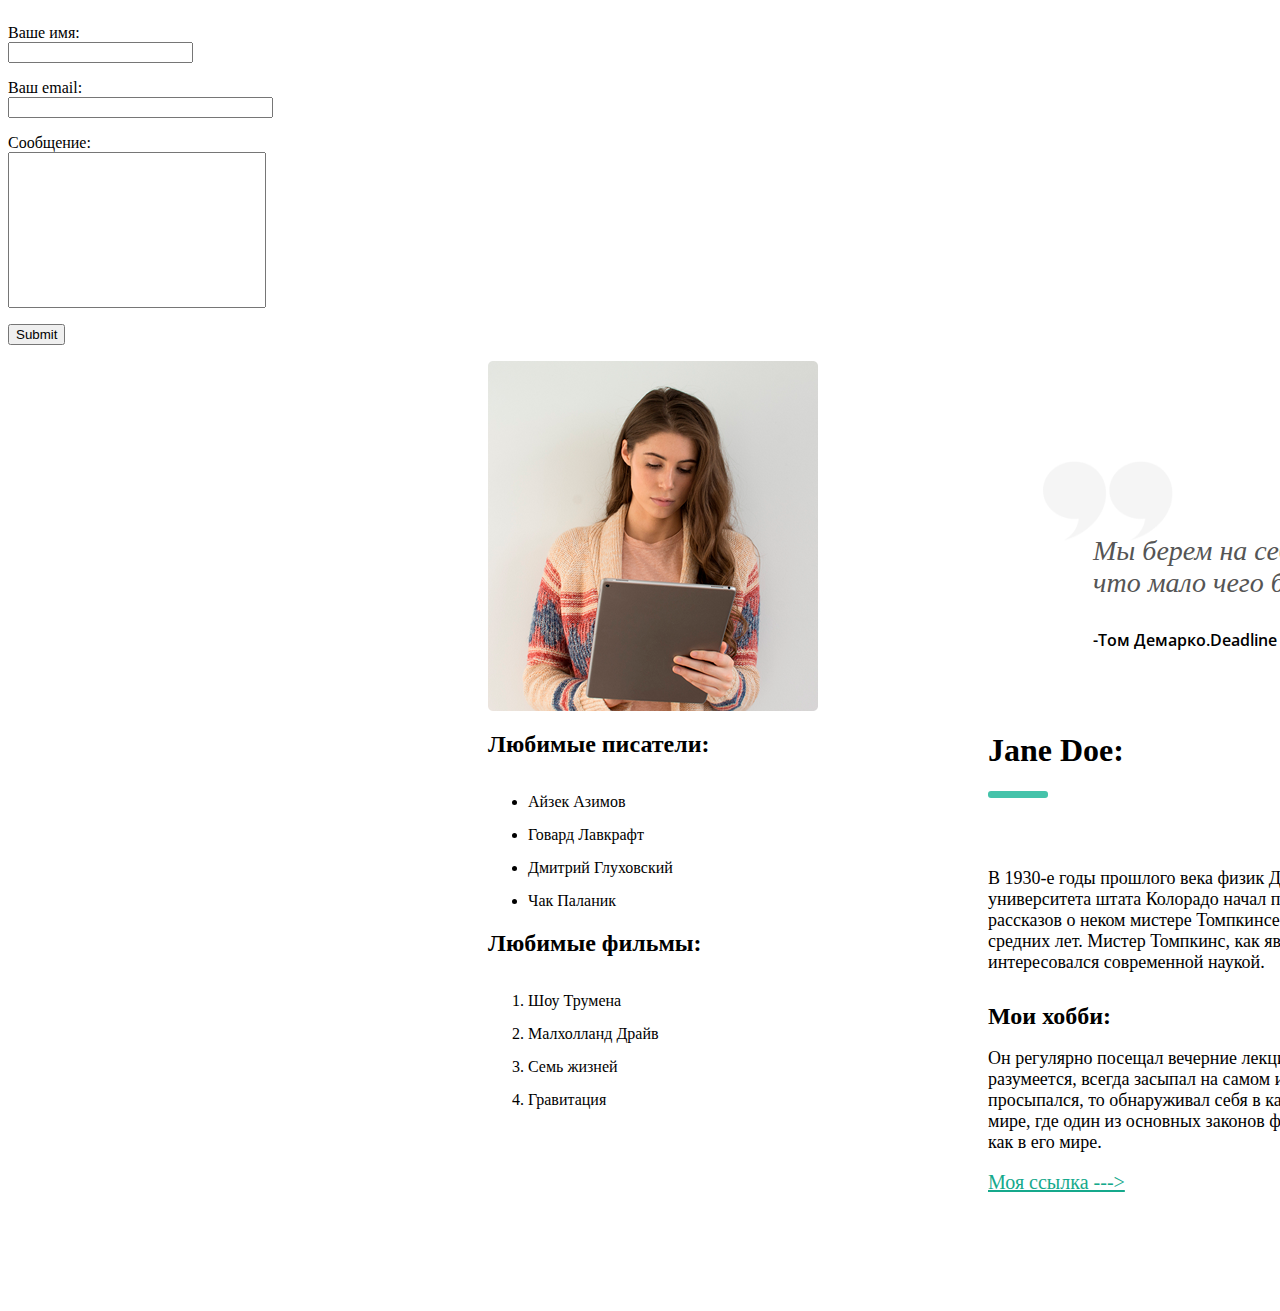
==== lw6/index.html @ 51eec83b "lw 6 files" ====
<!DOCTYPE HTML>
<html lang="ru">
<head>
  <meta charset="UTF-8">
  <title>Page about my life</title>
  <link href="https://fonts.googleapis.com/css2?family=Open+Sans:wght@400;600;700&display=swap" rel="stylesheet">
  <link rel="stylesheet" href="style.css">
  
</head>
<body>
    <form id="forms" action="http://localhost:8080/main.php" method="post" name="registerform">
       <p><label>Ваше имя:<br>
       <input name="u_name"="20" type="text" value=""></label></p> 
       <p><label>Ваш email:<br>
       <input name="u_email" size="30" type="email"></label></p>
       <p><label>Сообщение:<br>
       <input id="message" name="u_message" size="40" type="message"></label></p>
        <p><input type="submit" /></p>
        </form>
  <div class="container"> 
    <div id="high">
      <img id="photo" src="my_photo.png" alt="photo">
      <div id="quote">
        <img src="quotes.png" alt="quotes">
        <p>Мы берем на себя много, потому<br>что мало чего боимся</p>
        <h3>-Том Демарко.Deadline</h3>
      </div>
    </div>
    <div id="down">
        <div id="targets">
        <div id="first_ul">
        <h2>Любимые писатели:</h2>
        <ul>
          <li>Айзек Азимов</li>
          <li>Говард Лавкрафт</li>
          <li>Дмитрий Глуховский</li>
          <li>Чак Паланик</li>
        </ul>
      </div>
      <div id="second_ul"> 
        <h2>Любимые фильмы:</h2>
        <ol>
          <li>Шоу Трумена</li>
          <li>Малхолланд Драйв</li>
          <li>Семь жизней</li>
          <li>Гравитация</li>
        </ol>
        </div>
        </div>
    <div id="main">
        <h1> Jane Doe: </h1>
        <hr>
      <div id="main_first">
        <p>В 1930-е годы прошлого века физик Джордж Гамоу из университета штата Колорадо начал публиковать мини-сериал рассказов о неком мистере Томпкинсе, банковском клерке средних лет. Мистер Томпкинс, как явствовало из этих историй, интересовался современной наукой. </p>  
      </div>
      <h2>Мои хобби:</h2>
      <div id="main_second">
        <p>Он регулярно посещал вечерние лекции местного профессора и, разумеется, всегда засыпал на самом интересном месте.
А когда просыпался, то обнаруживал себя в каком-нибудь параллельном мире, где один из основных законов физики действовал не так, как в его мире. </p>
      </div>
      <a href="https://vk.com/id154016623">Моя ссылка ---></a>
        </div>
      </div>
  </div>
</body>
</html>
---- lw6/style.css ----
body, html
{
    height: 100%;
    width: 100%;
    padding: 0;
    margin: ;
}

.container
{
    width: 987px;
    display: table;
    padding-left: 480px;
    margin-top: 50px;
    
}

#forms
{
    width: 200px;
    float: left;
}

#message
{
    height: 150px;
    width: 250px;
}

#photo
{
    float: left;
    height: 350px;
    width: 330px;
}

#targets
{
    float: left;
}

#main
{
    float: right;
    width: 500px;
}
#high
{
    width: auto;
    height: 350px;
}



#down
{
    width: 1000px;
    height: 600px;;
}

#left
{ 
    padding-left: 500px;
    padding-top: 0px;
}

#right
{
    width: 65%;
    height: auto;
    padding-left: 60px;

}

#left, #right
{
    display: table-cell;
}

#left h2
{
    color: #15a98c;
    margin-top: 50px;
}

#first_ul li
{
    padding-top: 15px;
}

#second_ul li
{
    padding-top: 15px;
}

#quote 
{
    margin: 0;
    float: right;
    padding-top: 100px;
    
}

#quote p
{
   font-family: 'Georgia';
   color: #555555;
   font-size: 28px;
    font-style: italic;
    font-weight: 400;
    margin: 0;
    padding: 0;
    padding-left: 50px;
    margin-top: -10px;
    
}

#quote h3
{
   font-family: 'Open Sans';
    font-weight: 600;
    color: #000;
    font-size: 16px;
    margin: 0;
    padding: 0;
    padding-left: 50px;
    margin-top: 30px;
   
}

#quote img
{
    width: 130px ;
    height: 80px;
    padding: 0;
    margin: 0;
}

#right h1
{
    margin: 0;
    padding: 0;
    margin-top: 150px;
    margin-left: 40px;
    margin-bottom: -20px;
}


#main_first
{
    margin-top: 40px;
    font-size: 18px;
}

#main_first p
{
    padding-top: 30px;
}

#main_second
{
    font-size: 18px;
}

#main hr
{
    width: 60px;
    height: 7px;
    border: 0;
    background-color: #45c3aa;
    border-radius: 3px;
    margin: 0;
    padding: 0;
}

#main h1 
{
    
}

#main h2
{
    margin:0;
    padding:0;
    margin-top: 30px;
}

#down a
{
    color: #15a98c;
    font-size: 20px;
}
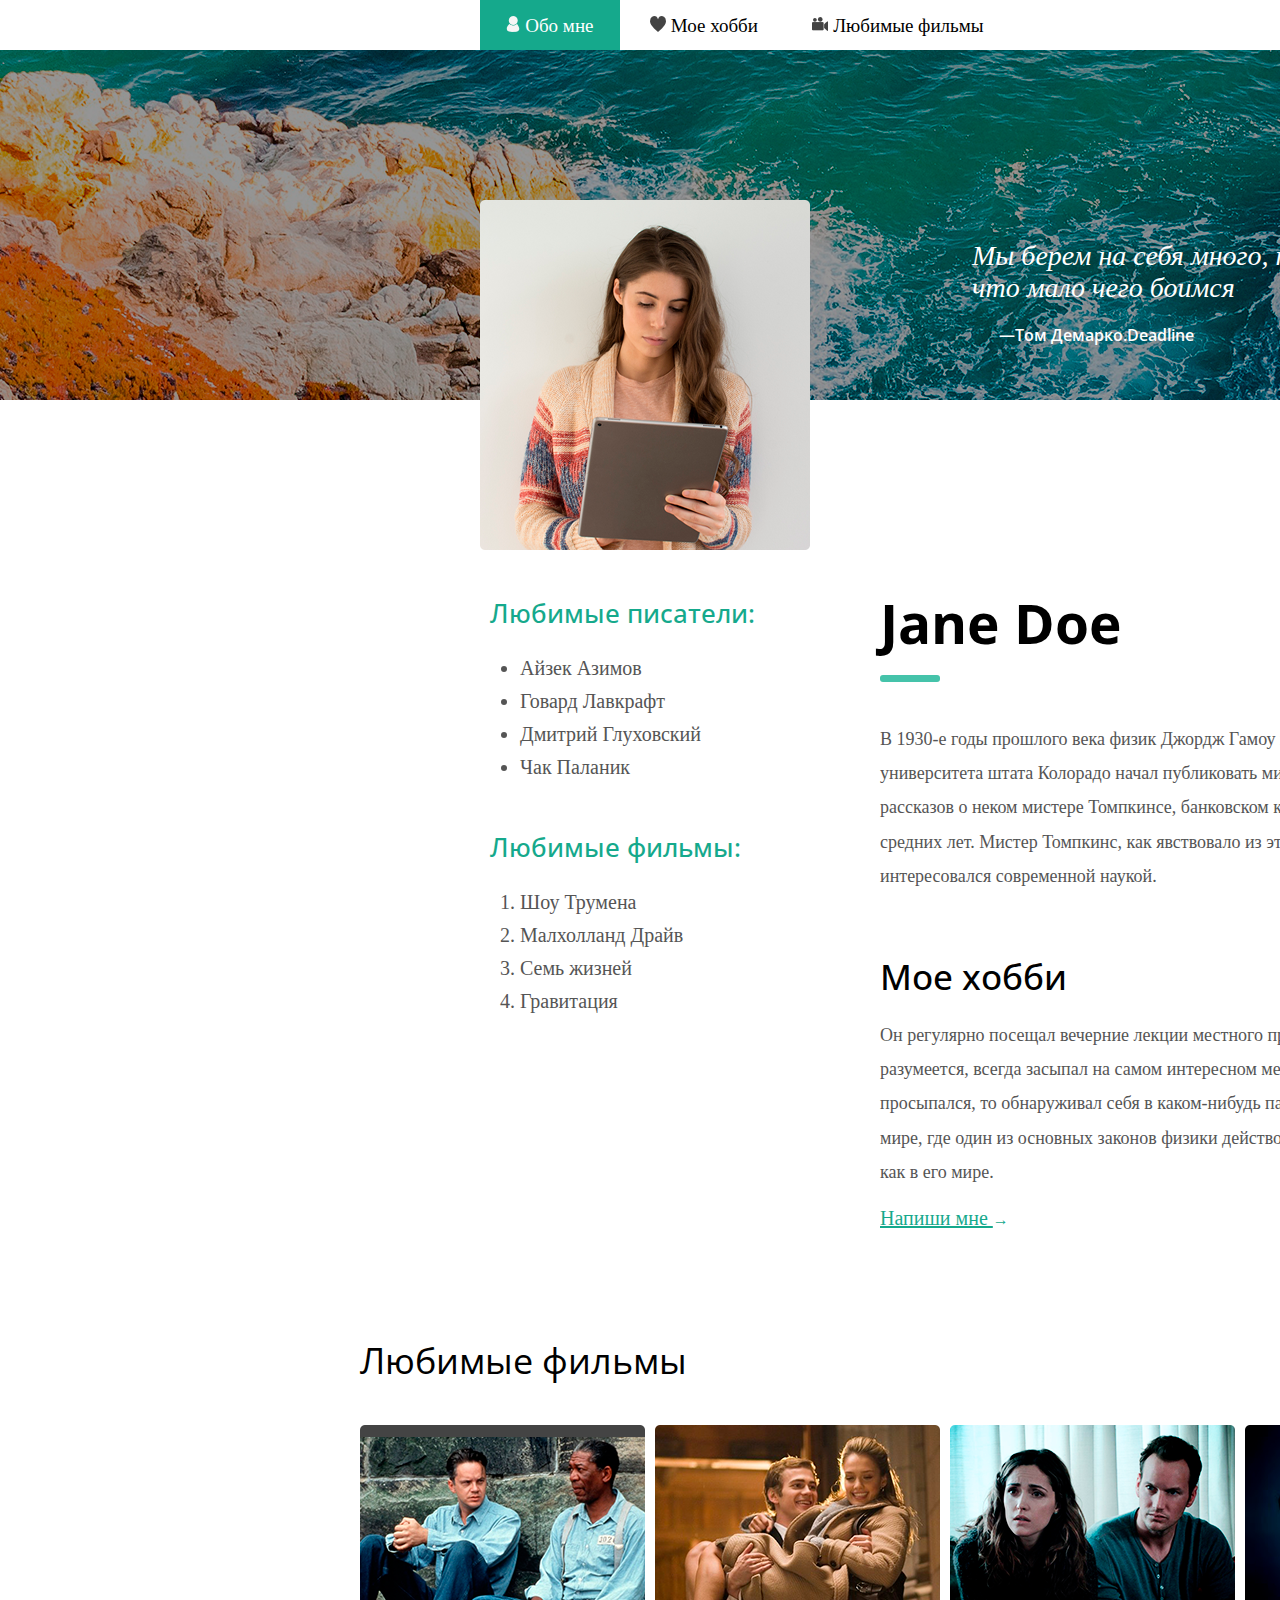
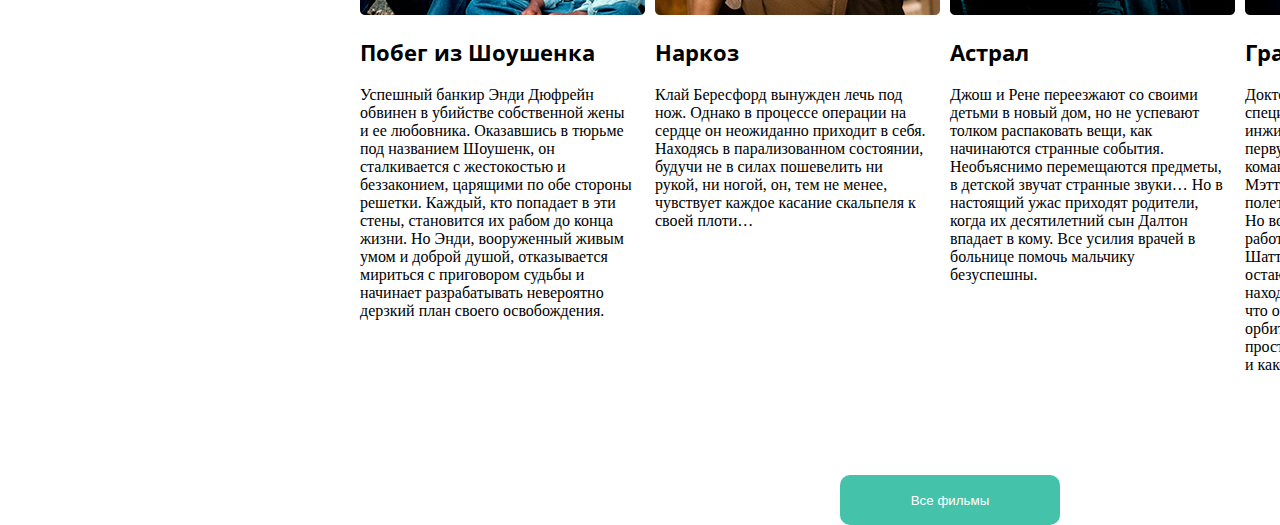
==== commit 8e15769b: "Add files via upload" ====
--- a/lw6/index.html
+++ b/lw6/index.html
@@ -4,63 +4,115 @@
   <meta charset="UTF-8">
   <title>Page about my life</title>
   <link href="https://fonts.googleapis.com/css2?family=Open+Sans:wght@400;600;700&display=swap" rel="stylesheet">
-  <link rel="stylesheet" href="style.css">
-  
+  <link rel="stylesheet" href="css/style.css"> 
+  <link rel="stylesheet" href="css/menu_style.css">
+  <link rel="stylesheet" href="css/films_table_style.css">
 </head>
 <body>
-    <form id="forms" action="http://localhost:8080/main.php" method="post" name="registerform">
-       <p><label>Ваше имя:<br>
-       <input name="u_name"="20" type="text" value=""></label></p> 
-       <p><label>Ваш email:<br>
-       <input name="u_email" size="30" type="email"></label></p>
-       <p><label>Сообщение:<br>
-       <input id="message" name="u_message" size="40" type="message"></label></p>
-        <p><input type="submit" /></p>
-        </form>
-  <div class="container"> 
-    <div id="high">
-      <img id="photo" src="my_photo.png" alt="photo">
-      <div id="quote">
-        <img src="quotes.png" alt="quotes">
-        <p>Мы берем на себя много, потому<br>что мало чего боимся</p>
-        <h3>-Том Демарко.Deadline</h3>
+  <div class="header">
+    <nav class="Navigation">
+      <ul class="menu">
+        <li>   
+          <div class="menu_first">
+            <a class="menu_first_element" href="#about_me">
+              <img src="images/header_icons/about_me_icon.png"> Обо мне
+            </a>
+          </div>
+        </li>
+        <li>  
+          <a class="menu_second_element" href="#my_hobby"><img src="images/header_icons/hobby_icon.png"> Мое хобби</a>
+        </li>
+        <li>  
+          <a class="menu_third_element" href="#my_favourite_films"><img src="images/header_icons/video_icon.png"> Любимые фильмы</a>
+        </li>
+      </ul>
+  </nav>
+  </div>
+  <div class="background">
+    <div class="container">
+      <div class="high">
+        <a name="about_me"></a>
+        <img class="photo" src="images/my_photo.png" alt="photo">
+        <div class="quote">
+          <p>Мы берем на себя много, потому<br>что мало чего боимся</p>
+          <p class="author">&mdash;Том Демарко.Deadline</p>
+        </div>
+      </div>
+      <div class="down">
+        <div class="main">
+          <h1 class="main_topic"> Jane Doe </h1>
+          <hr>
+          <div class="main_first">
+            <p>
+              В 1930-е годы прошлого века физик Джордж Гамоу из университета штата Колорадо начал публиковать мини-сериал рассказов о неком мистере Томпкинсе, банковском клерке средних лет. Мистер Томпкинс, как явствовало из этих историй, интересовался современной наукой. 
+            </p>  
+          </div>
+          <a name="my_hobby"></a>
+          <h2 class="second_topic">Мое хобби</h2>
+          <div class="main_second">
+            <p>
+              Он регулярно посещал вечерние лекции местного профессора и, разумеется, всегда засыпал на самом интересном месте.А когда просыпался, то обнаруживал себя в каком-нибудь параллельном мире, где один из основных законов физики действовал не так, как в его мире. 
+            </p>
+          </div>
+          <p class="pointer"><a href="https://vk.com/id154016623">Напиши мне </a><span>&rarr;</span></p>
+        </div>
+        <div class="targets">
+          <div class="first_ul">
+            <h2 class="h2_targets">Любимые писатели:</h2>
+            <ul>
+              <li>Айзек Азимов</li>
+              <li>Говард Лавкрафт</li>
+              <li>Дмитрий Глуховский</li>
+              <li>Чак Паланик</li>
+            </ul>
+          </div>
+          <div class="second_ul"> 
+            <h2 class="h2_targets">Любимые фильмы:</h2>
+            <ol>
+              <li>Шоу Трумена</li>
+              <li>Малхолланд Драйв</li>
+              <li>Семь жизней</li>
+              <li>Гравитация</li>
+            </ol>
+          </div>
+        </div>
       </div>
     </div>
-    <div id="down">
-        <div id="targets">
-        <div id="first_ul">
-        <h2>Любимые писатели:</h2>
-        <ul>
-          <li>Айзек Азимов</li>
-          <li>Говард Лавкрафт</li>
-          <li>Дмитрий Глуховский</li>
-          <li>Чак Паланик</li>
-        </ul>
-      </div>
-      <div id="second_ul"> 
-        <h2>Любимые фильмы:</h2>
-        <ol>
-          <li>Шоу Трумена</li>
-          <li>Малхолланд Драйв</li>
-          <li>Семь жизней</li>
-          <li>Гравитация</li>
-        </ol>
+    <div class="favourite_films_table">
+      <a name="my_favourite_films"></a>
+      <p class="films_header">Любимые фильмы</p>
+      <div class="films">
+        <div class="first_film">
+          <img class="first_movie_photo" src="images/films_photos/movie_one.png" alt="movie_photo_first">
+          <h2>Побег из Шоушенка</h2>
+          <p>
+            Успешный банкир Энди Дюфрейн обвинен в убийстве собственной жены и ее любовника. Оказавшись в тюрьме под названием Шоушенк, он сталкивается с жестокостью и беззаконием, царящими по обе стороны решетки. Каждый, кто попадает в эти стены, становится их рабом до конца жизни. Но Энди, вооруженный живым умом и доброй душой, отказывается мириться с приговором судьбы и начинает разрабатывать невероятно дерзкий план своего освобождения.
+          </p>
         </div>
+        <div class="second_film">
+          <img class="second_movie_photo" src="images/films_photos/movie_two.png" alt="movie_photo_second">
+          <h2>Наркоз</h2>
+          <p>
+            Клай Бересфорд вынужден лечь под нож. Однако в процессе операции на сердце он неожиданно приходит в себя. Находясь в парализованном состоянии, будучи не в силах пошевелить ни рукой, ни ногой, он, тем не менее, чувствует каждое касание скальпеля к своей плоти…
+          </p>
         </div>
-    <div id="main">
-        <h1> Jane Doe: </h1>
-        <hr>
-      <div id="main_first">
-        <p>В 1930-е годы прошлого века физик Джордж Гамоу из университета штата Колорадо начал публиковать мини-сериал рассказов о неком мистере Томпкинсе, банковском клерке средних лет. Мистер Томпкинс, как явствовало из этих историй, интересовался современной наукой. </p>  
-      </div>
-      <h2>Мои хобби:</h2>
-      <div id="main_second">
-        <p>Он регулярно посещал вечерние лекции местного профессора и, разумеется, всегда засыпал на самом интересном месте.
-А когда просыпался, то обнаруживал себя в каком-нибудь параллельном мире, где один из основных законов физики действовал не так, как в его мире. </p>
-      </div>
-      <a href="https://vk.com/id154016623">Моя ссылка ---></a>
+        <div class="third_film">
+          <img class="third_movie_photo" src="images/films_photos/movie_three.png" alt="movie_photo_third">
+          <h2>Астрал</h2>
+          <p>
+            Джош и Рене переезжают со своими детьми в новый дом, но не успевают толком распаковать вещи, как начинаются странные события. Необъяснимо перемещаются предметы, в детской звучат странные звуки… Но в настоящий ужас приходят родители, когда их десятилетний сын Далтон впадает в кому. Все усилия врачей в больнице помочь мальчику безуспешны.
+          </p>
+        </div>
+        <div class="fourth_film">
+          <img class="fourth_movie_photo" src="images/films_photos/movie_four.png" alt="movie_photo_fourth">
+          <h2>Гравитация</h2>
+          <p>
+            Доктор Райан Стоун, блестящий специалист в области медицинского инжиниринга, отправляется в свою первую космическую миссию под командованием ветерана астронавтики Мэтта Ковальски, для которого этот полет — последний перед отставкой. Но во время, казалось бы, рутинной работы за бортом случается катастрофа. Шаттл уничтожен, а Стоун и Ковальски остаются совершенно одни; они находятся в связке друг с другом, и все, что они могут, — это двигаться по орбите в абсолютно черном пространстве без всякой связи с Землей и какой-либо надежды на спасение.
+          </p>
         </div>
       </div>
+    </div>
+    <button class="more_films">Все фильмы</button>
   </div>
 </body>
 </html>--- a/lw6/css/style.css
+++ b/lw6/css/style.css
@@ -0,0 +1,187 @@
+body, html
+{
+  height: 100%;
+  width: 100%;
+  padding: 0;
+  margin: 0;
+}
+
+
+.background
+{
+  background-image: url(background_img/background_photo.png);
+  background-repeat: no-repeat;
+  height: 400px;
+  width: 1920px;
+}
+
+.container
+{
+  width: 987px;
+  padding-left: 480px;
+}
+
+.photo
+{
+  float: left;
+  height: 350px;
+  width: 330px;
+}
+
+.targets
+{
+  float: left;
+  margin-top: 35px;
+}
+
+.targets h2
+{
+  font: 500 26px 'Open Sans';
+  margin:10px;
+  color: #15a98c;
+}
+
+.main
+{
+  float: right;
+  width: 500px;
+  padding-right: 100px;
+}
+
+.high
+{
+  width: auto;
+  height: 350px;
+  padding-top: 200px;
+}
+
+.down
+{
+  width: 1000px;
+  height: 750px;;
+}
+
+.first_ul li
+{
+  padding-top: 10px;
+  font: 20px 'Georgia';
+  color: #555555;
+}
+
+.second_ul li
+{
+  padding-top: 10px;
+  font: 20px 'Georgia';
+  color: #555555;
+}
+
+.second_ul
+{
+  margin-top: 50px;
+}
+
+.quote 
+{
+  margin: 0;
+  float: right;
+  padding-top: 50px;
+  padding-right: 100px;  
+  height: 300px;
+}
+
+.quote p
+{
+  font: 400 italic 28px 'Georgia';
+  color: white;
+  margin: 0;
+  padding: 0;
+  padding-left: 50px;
+  margin-top: -10px;  
+}
+
+p.author
+{
+  font: 600 16px 'Open Sans';
+  color: white;
+  margin: 0;
+  padding: 0;
+  padding-left: 77px;
+  padding-top: 20px; 
+}
+
+.right h1
+{
+  margin: 0;
+  padding: 0;
+  margin-top: 150px;
+  margin-left: 40px;
+  margin-bottom: -20px;
+}
+
+.main_first
+{
+  font: 18px 'Georgia';
+  margin-top: 40px;
+  padding-top: 0px;
+  line-height: 190%;
+  color: #555555;
+}
+
+.main_second
+{
+  font: 18px 'Georgia';
+  line-height: 190%;
+  color: #555555;
+}
+
+.main hr
+{
+  width: 60px;
+  height: 7px;
+  border: 0;
+  background-color: #45c3aa;
+  border-radius: 3px;
+  margin: 0;
+  padding: 0;
+}
+
+.main_topic 
+{
+  font: 700 55px 'Open sans';
+  margin-top: 35px;
+  margin-bottom: 15px;
+}
+
+.second_topic
+{
+  font: 500 35px 'Open Sans';
+  margin:0;
+  padding:0;
+  margin-top: 60px;
+  color: black;
+}
+
+.down a
+{
+  color: #15a98c;
+  font-size: 20px;
+}
+
+span
+{
+  color: #15a98c;
+}
+
+.more_films
+{
+  margin-left: 840px;
+  height: 50px;
+  width: 220px;
+  background-color: #45c3aa;
+  color: white;
+  border-radius: 10px;
+  border: none;
+  margin-top: 0px;
+  
+}
+
--- a/lw6/css/menu_style.css
+++ b/lw6/css/menu_style.css
@@ -0,0 +1,63 @@
+.header
+{
+  height: 50px;
+  position: fixed;
+  background-color: white;
+  width: 100%;
+}
+.Navigation
+{
+
+}
+
+.menu
+{
+  list-style-type: none;
+  margin: 0;
+  height: 50px;
+  padding-left: 480px;
+}
+
+.menu_zero_element
+{
+  width: 440px;
+  height: 50px;
+}
+.menu_first_element
+{
+  width: 140px;
+  color: white;
+}
+
+.menu_first
+{
+  background-color:  #15a98c;
+  height: 50px;
+}
+
+.menu_second_element
+{
+  width: 160px;
+  color: black;
+}
+
+.menu_third_element
+{
+  width: 220px;
+  color: black;
+}
+
+.menu a
+{
+  display: block;
+  font: 500 19px 'Georgia';
+  text-align: center;
+  height: 25px;
+  padding-top: 15px;
+  text-decoration: none;
+}
+
+.menu li
+{
+  display: inline-block;
+}--- a/lw6/css/films_table_style.css
+++ b/lw6/css/films_table_style.css
@@ -0,0 +1,53 @@
+.favourite_films_table
+{
+  width: 1160px;
+  height: 700px;
+  margin-left: 360px;
+}
+
+.films p
+{
+  font: 16px 'Georgia';
+}
+
+.films h2
+{
+  font: 700 22px 'Open Sans'
+}
+
+.films_header
+{
+  font: 36px 'Open Sans';
+  margin-bottom: 40px;
+}
+
+.first_film
+{
+  width: 275px;
+  height: 650px;
+  float: left;
+}
+
+.second_film
+{
+  width: 275px;
+  height: 650px;
+  float: left;
+  padding-left: 20px;
+}
+
+.third_film
+{
+  width: 275px;
+  height: 650px;
+  float: left;
+  padding-left: 20px;
+}
+
+.fourth_film
+{
+  width: 275px;
+  height: 650px;
+  float: right;
+  padding-left: 20px;
+}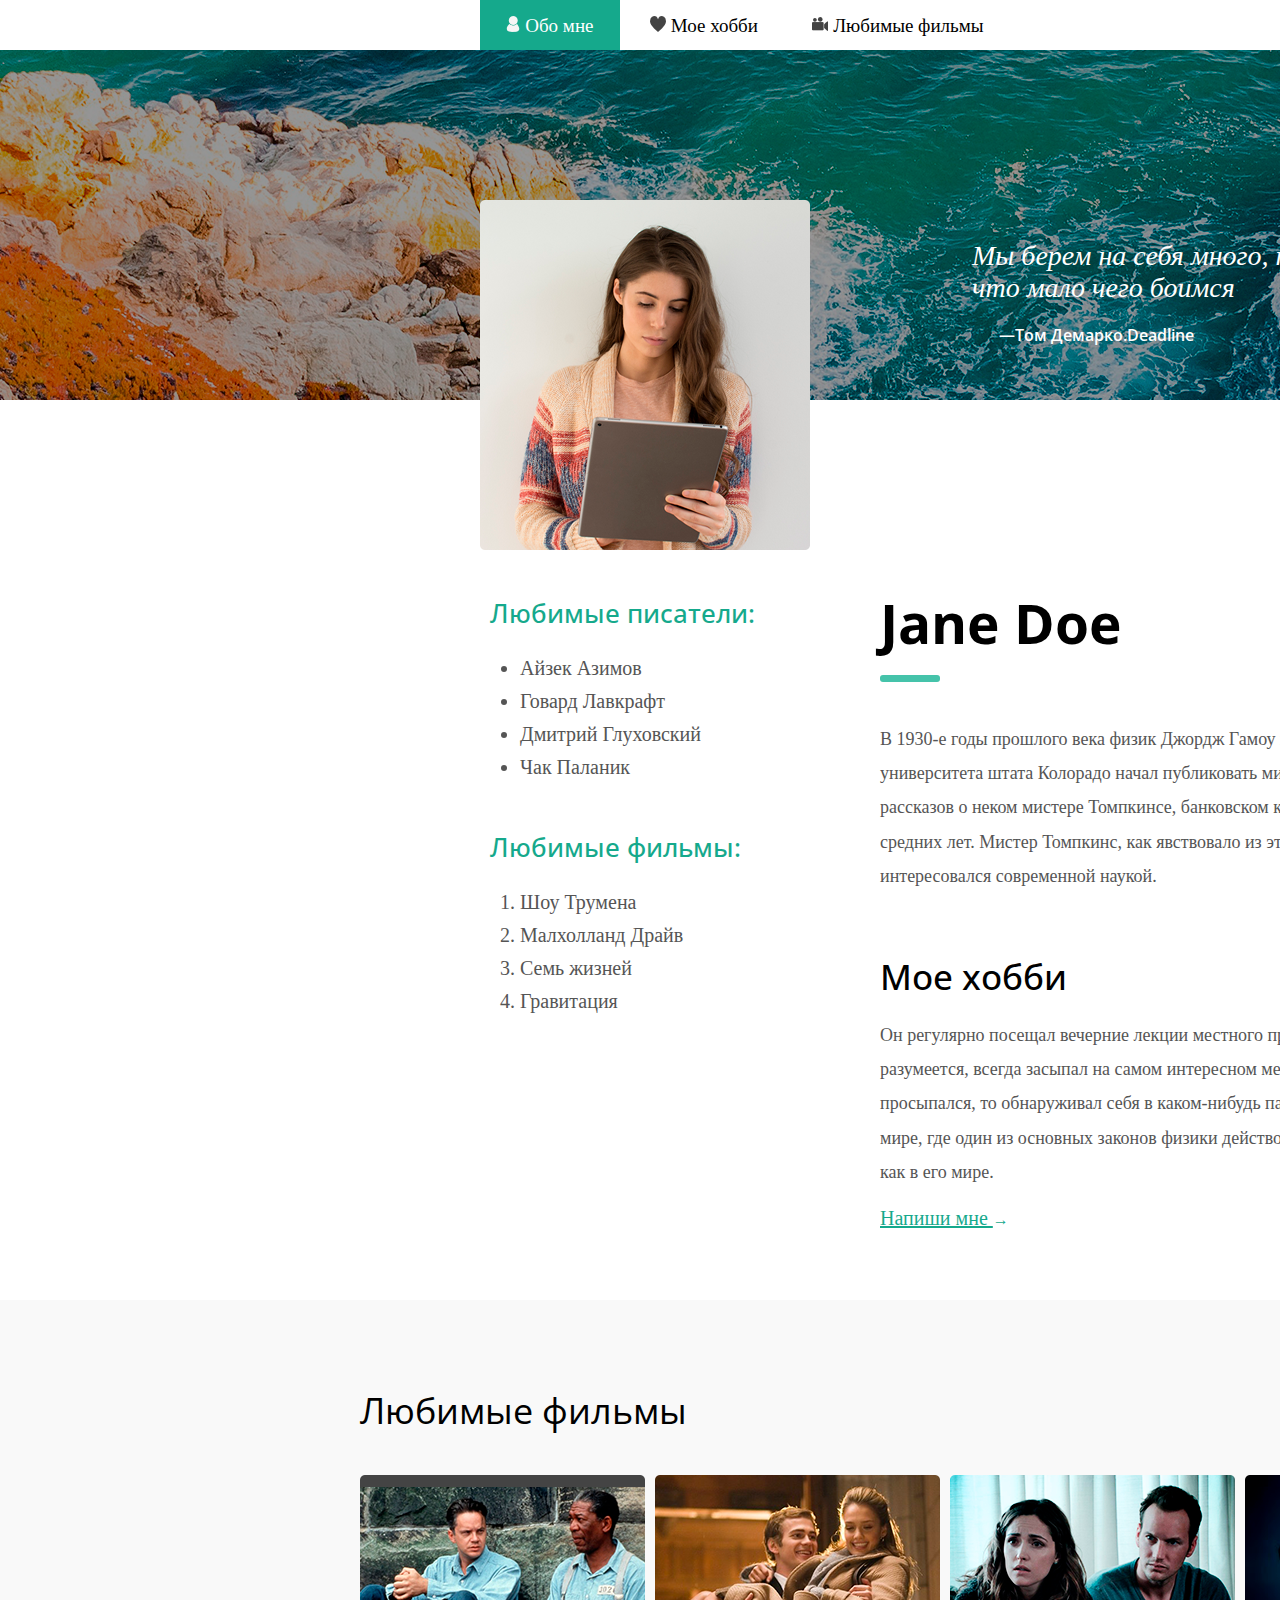
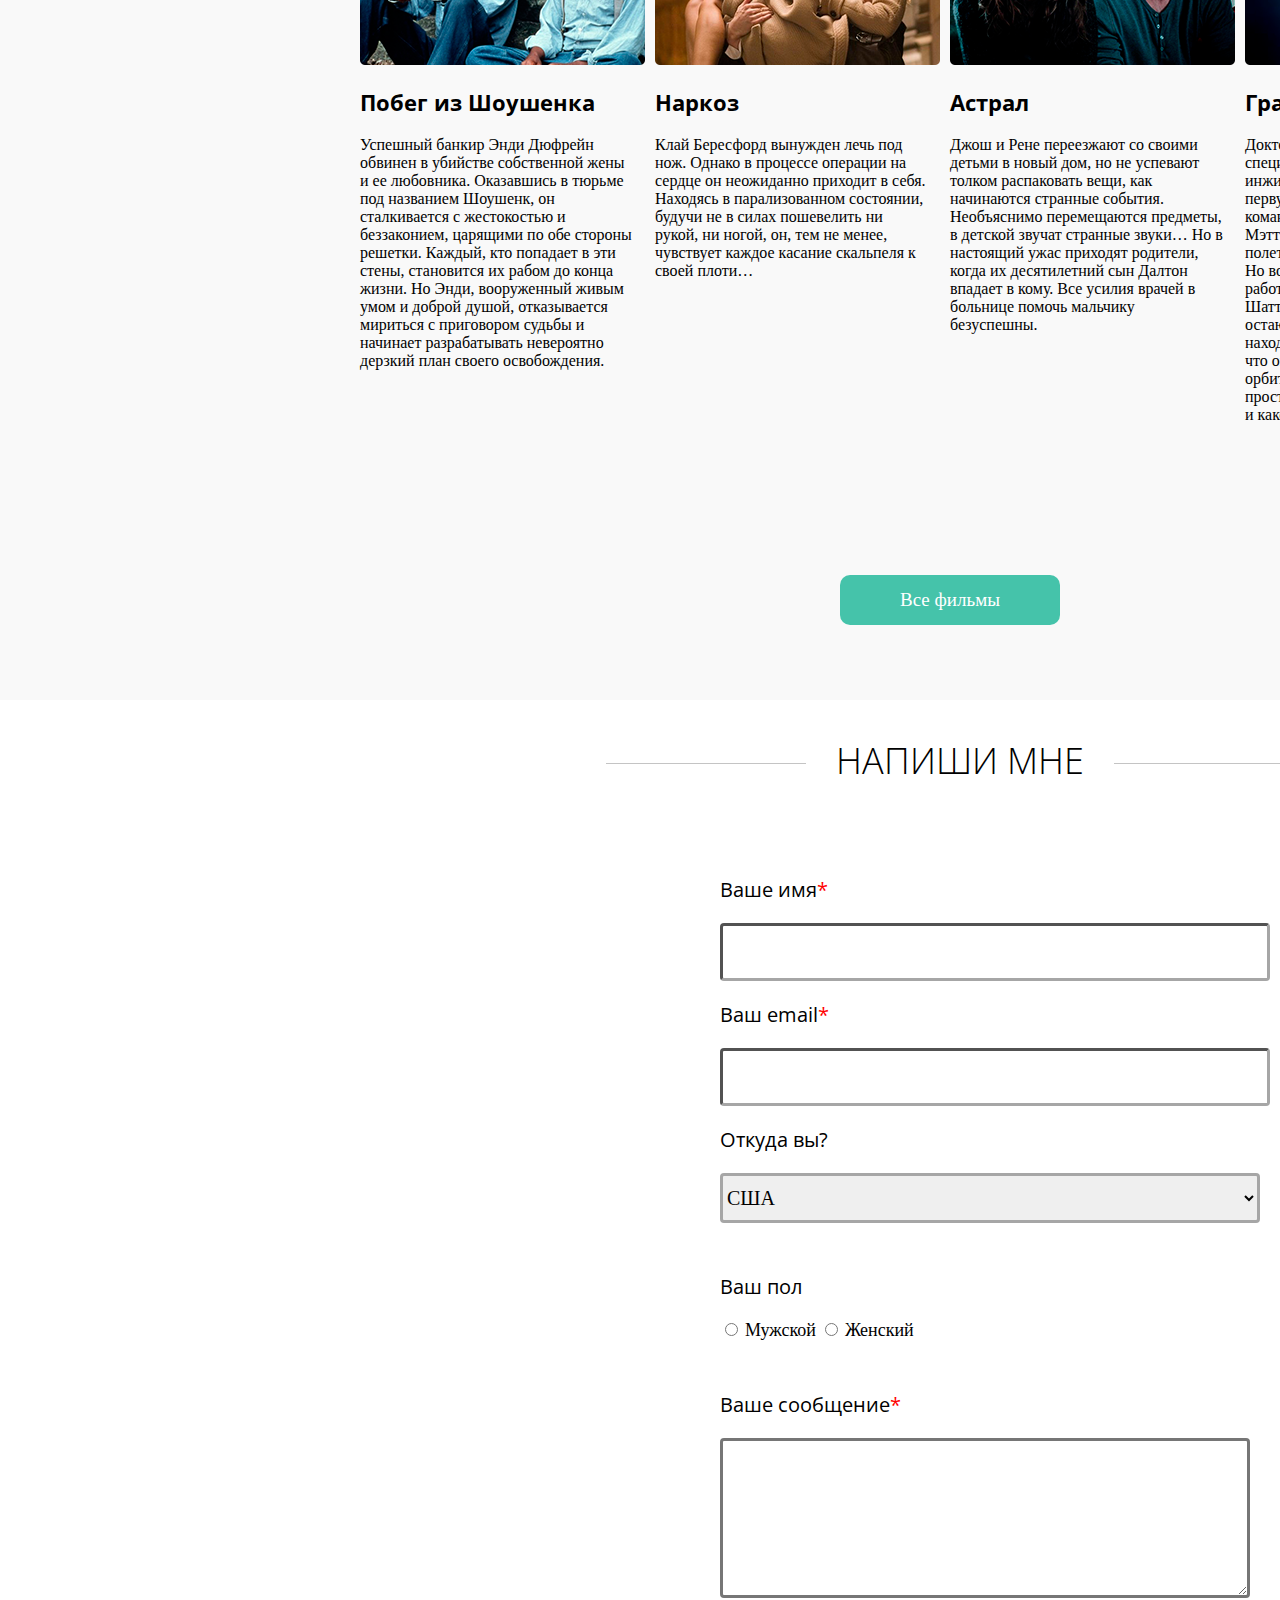
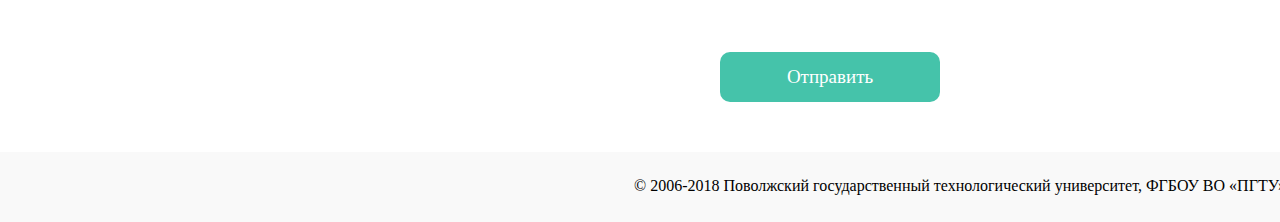
==== commit 4f3e2295: "Add files via upload" ====
--- a/lw6/index.html
+++ b/lw6/index.html
@@ -7,6 +7,7 @@
   <link rel="stylesheet" href="css/style.css"> 
   <link rel="stylesheet" href="css/menu_style.css">
   <link rel="stylesheet" href="css/films_table_style.css">
+  <link rel="stylesheet" href="css/registration_style.css">
 </head>
 <body>
   <div class="header">
@@ -15,7 +16,7 @@
         <li>   
           <div class="menu_first">
             <a class="menu_first_element" href="#about_me">
-              <img src="images/header_icons/about_me_icon.png"> Обо мне
+              <img src="images/header_icons/about_me_icon.png"> Обо мне       
             </a>
           </div>
         </li>
@@ -78,41 +79,84 @@
         </div>
       </div>
     </div>
-    <div class="favourite_films_table">
-      <a name="my_favourite_films"></a>
-      <p class="films_header">Любимые фильмы</p>
-      <div class="films">
-        <div class="first_film">
-          <img class="first_movie_photo" src="images/films_photos/movie_one.png" alt="movie_photo_first">
-          <h2>Побег из Шоушенка</h2>
-          <p>
-            Успешный банкир Энди Дюфрейн обвинен в убийстве собственной жены и ее любовника. Оказавшись в тюрьме под названием Шоушенк, он сталкивается с жестокостью и беззаконием, царящими по обе стороны решетки. Каждый, кто попадает в эти стены, становится их рабом до конца жизни. Но Энди, вооруженный живым умом и доброй душой, отказывается мириться с приговором судьбы и начинает разрабатывать невероятно дерзкий план своего освобождения.
-          </p>
-        </div>
-        <div class="second_film">
-          <img class="second_movie_photo" src="images/films_photos/movie_two.png" alt="movie_photo_second">
-          <h2>Наркоз</h2>
-          <p>
-            Клай Бересфорд вынужден лечь под нож. Однако в процессе операции на сердце он неожиданно приходит в себя. Находясь в парализованном состоянии, будучи не в силах пошевелить ни рукой, ни ногой, он, тем не менее, чувствует каждое касание скальпеля к своей плоти…
-          </p>
-        </div>
-        <div class="third_film">
-          <img class="third_movie_photo" src="images/films_photos/movie_three.png" alt="movie_photo_third">
-          <h2>Астрал</h2>
-          <p>
-            Джош и Рене переезжают со своими детьми в новый дом, но не успевают толком распаковать вещи, как начинаются странные события. Необъяснимо перемещаются предметы, в детской звучат странные звуки… Но в настоящий ужас приходят родители, когда их десятилетний сын Далтон впадает в кому. Все усилия врачей в больнице помочь мальчику безуспешны.
-          </p>
-        </div>
-        <div class="fourth_film">
-          <img class="fourth_movie_photo" src="images/films_photos/movie_four.png" alt="movie_photo_fourth">
-          <h2>Гравитация</h2>
-          <p>
-            Доктор Райан Стоун, блестящий специалист в области медицинского инжиниринга, отправляется в свою первую космическую миссию под командованием ветерана астронавтики Мэтта Ковальски, для которого этот полет — последний перед отставкой. Но во время, казалось бы, рутинной работы за бортом случается катастрофа. Шаттл уничтожен, а Стоун и Ковальски остаются совершенно одни; они находятся в связке друг с другом, и все, что они могут, — это двигаться по орбите в абсолютно черном пространстве без всякой связи с Землей и какой-либо надежды на спасение.
-          </p>
+    <div class="films_background">
+      <div class="favourite_films_table">
+        <a name="my_favourite_films"></a>
+        <p class="films_header">Любимые фильмы</p>
+        <div class="films">
+          <div class="first_film">
+            <img class="first_movie_photo" src="images/films_photos/movie_one.png" alt="movie_photo_first">
+            <h2>Побег из Шоушенка</h2>
+            <p>
+              Успешный банкир Энди Дюфрейн обвинен в убийстве собственной жены и ее любовника. Оказавшись в тюрьме под названием Шоушенк, он сталкивается с жестокостью и беззаконием, царящими по обе стороны решетки. Каждый, кто попадает в эти стены, становится их рабом до конца жизни. Но Энди, вооруженный живым умом и доброй душой, отказывается мириться с приговором судьбы и начинает разрабатывать невероятно дерзкий план своего освобождения.
+            </p>
+          </div>
+          <div class="second_film">
+            <img class="second_movie_photo" src="images/films_photos/movie_two.png" alt="movie_photo_second">
+            <h2>Наркоз</h2>
+            <p>
+              Клай Бересфорд вынужден лечь под нож. Однако в процессе операции на сердце он неожиданно приходит в себя. Находясь в парализованном состоянии, будучи не в силах пошевелить ни рукой, ни ногой, он, тем не менее, чувствует каждое касание скальпеля к своей плоти…
+            </p>
+          </div>
+          <div class="third_film">
+            <img class="third_movie_photo" src="images/films_photos/movie_three.png" alt="movie_photo_third">
+            <h2>Астрал</h2>
+            <p>
+              Джош и Рене переезжают со своими детьми в новый дом, но не успевают толком распаковать вещи, как начинаются странные события. Необъяснимо перемещаются предметы, в детской звучат странные звуки… Но в настоящий ужас приходят родители, когда их десятилетний сын Далтон впадает в кому. Все усилия врачей в больнице помочь мальчику безуспешны.
+            </p>
+          </div>
+          <div class="fourth_film">
+            <img class="fourth_movie_photo" src="images/films_photos/movie_four.png" alt="movie_photo_fourth">
+            <h2>Гравитация</h2>
+            <p>
+              Доктор Райан Стоун, блестящий специалист в области медицинского инжиниринга, отправляется в свою первую космическую миссию под командованием ветерана астронавтики Мэтта Ковальски, для которого этот полет — последний перед отставкой. Но во время, казалось бы, рутинной работы за бортом случается катастрофа. Шаттл уничтожен, а Стоун и Ковальски остаются совершенно одни; они находятся в связке друг с другом, и все, что они могут, — это двигаться по орбите в абсолютно черном пространстве без всякой связи с Землей и какой-либо надежды на спасение.
+            </p>
+          </div>
         </div>
       </div>
+      <button class="more_films">Все фильмы</button>
     </div>
-    <button class="more_films">Все фильмы</button>
+    <div class="form_registration">
+      <div class="form_header">
+        <p><span class="left_line"></span>НАПИШИ МНЕ<span class="right_line"></span></p>
+      </div>
+      <div class="form">
+        <form action="URL" method="get" class="form_name">
+          <div class="your_name">
+            <p>Ваше имя<span class="star">*</span></p>
+            <input type="text" name="first_name"/ class="name">
+          </div>
+          <div class="your_email">
+            <p>Ваш email<span class="star">*</span></p>
+            <input type="email" name="e_mail"/ class="email">
+          </div>
+          <div class="your_country">
+            <p>Откуда вы?</p>
+            <select class="country_choice" name="country_choice">
+              <option class="country">США</option>
+              <option class="country">Россия</option>
+            </select>
+          </div>
+          <div class="your_gender">
+            <p>Ваш пол</p>
+            <input type="radio" name="gender"/>
+            <label>Мужской</label>
+            <input type="radio" name="gender">
+            <label>Женский</label>
+          </div>
+          <div class="message">
+            <p>Ваше сообщение<span class="star">*</span></p>
+            <textarea class="message_area" name="message"></textarea>
+          </div>
+          <div class="button_form">
+            <input type="submit" name="submit_button" value="Отправить"/ class="button_form_style">
+          </div>
+        </form>
+      </div>
+    </div>
+    <div class="footer">
+      <p>© 2006-2018 Поволжский государственный технологический университет, ФГБОУ ВО «ПГТУ»</p>
+    </div>
   </div>
 </body>
 </html>--- a/lw6/css/style.css
+++ b/lw6/css/style.css
@@ -172,16 +172,16 @@
   color: #15a98c;
 }
 
-.more_films
+.footer
 {
-  margin-left: 840px;
-  height: 50px;
-  width: 220px;
-  background-color: #45c3aa;
-  color: white;
-  border-radius: 10px;
-  border: none;
-  margin-top: 0px;
-  
+  height: 70px;
+  font: 16px 'Regular';
+  background-color: #f9f9f9;
+  text-align: center;
 }
 
+.footer p 
+{
+  position: relative;
+  top: 25px;
+}
--- a/lw6/css/menu_style.css
+++ b/lw6/css/menu_style.css
@@ -5,11 +5,11 @@
   background-color: white;
   width: 100%;
 }
-.Navigation
+
+.header_text
 {
-
+  padding-left: 1px;
 }
-
 .menu
 {
   list-style-type: none;
--- a/lw6/css/films_table_style.css
+++ b/lw6/css/films_table_style.css
@@ -1,8 +1,15 @@
+.films_background
+{
+  background-color: #f9f9f9;
+  height: 1000px;
+  
+}
 .favourite_films_table
 {
   width: 1160px;
   height: 700px;
   margin-left: 360px;
+  padding-top: 50px;
 }
 
 .films p
@@ -50,4 +57,18 @@
   height: 650px;
   float: right;
   padding-left: 20px;
-}+}
+
+.more_films
+{
+  margin-left: 840px;
+  height: 50px;
+  width: 220px;
+  background-color: #45c3aa;
+  color: white;
+  border-radius: 10px;
+  border: none;
+  margin-top: 50px;
+  font: 19px 'Regular';
+  
+}
--- a/lw6/css/registration_style.css
+++ b/lw6/css/registration_style.css
@@ -0,0 +1,109 @@
+.left_line, .right_line
+{
+  width: 200px;
+  height: 1px;
+  background-color: #c4c4c4;
+  display: inline-block;
+  position: relative;
+  bottom: 10px;
+}
+.left_line
+{
+  right: 30px;
+}
+
+.right_line
+{
+  left: 30px;
+}
+
+.form_header
+{
+  text-align: center;
+  height: 30px;
+}
+
+.form_header p
+{
+  font: 100 36px 'Open Sans'
+}
+
+.form
+{
+  padding-left: 720px;
+  padding-top: 90px;
+}
+
+.star
+{
+  color: red;
+}
+
+.form p
+{
+  color: black;
+  font: 20px 'Open Sans'
+}
+
+.name, .email, .country_choice
+{
+  width: 540px;
+  height: 50px;
+  border-radius: 4px;
+  border-color: #a6a6a6 !important;
+  border-width: medium;
+  font: 200 20px 'Regular';
+}
+
+.name, .email, .country_choice:focus
+{
+  border-color: #15a98c;
+}
+
+.your_gender
+{
+  margin-top: 50px;
+  margin-bottom: 50px;
+}
+
+.country
+{
+  font: 18px 'Regular';
+}
+
+.message_area
+{
+  height: 150px;
+  width: 520px;
+  border-radius: 4px;
+  border-width: medium;
+  font: 200 18px 'Regular';
+}
+
+.message_area:focus
+{
+  border-color: #15a98c;
+}
+
+.your_gender label
+{
+  font: 200 18px 'Regular';
+}
+
+.button_form
+{
+  margin-top: 50px;
+  margin-bottom: 50px;
+}
+
+.button_form_style
+{
+  height: 50px;
+  width: 220px;
+  background-color: #45c3aa;
+  color: white;
+  border-radius: 10px;
+  border: none;
+  font: 200 19px 'Regular';
+}
+
